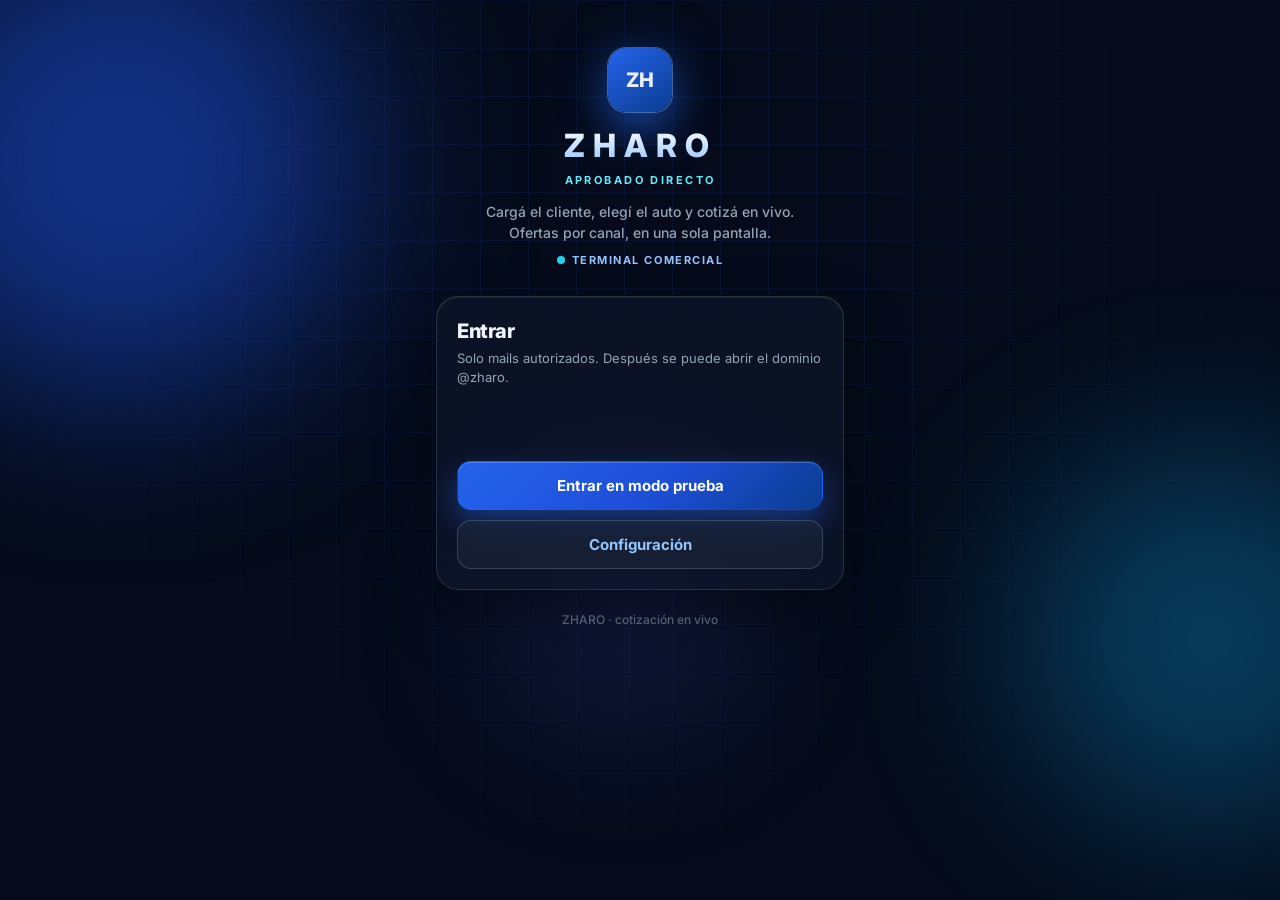
==== index.html @ 1b0288ed "Mis consultas: sin casos con DNI que no coincide; renombre Mis casos -> Mis consultas" ====
<!doctype html>
<html lang="es-AR">
<head>
  <meta charset="utf-8">
  <meta name="viewport" content="width=device-width,initial-scale=1,maximum-scale=1">
  <meta name="theme-color" content="#050b1a">
  <title>ZHARO · Aprobado directo</title>
  <link rel="stylesheet" href="css/app.css?v=login1">
  <link rel="stylesheet" href="css/login.css?v=login1">
  <script src="https://accounts.google.com/gsi/client" async defer></script>
</head>
<body class="login-body">
  <div class="login-bg" aria-hidden="true">
    <div class="login-grid"></div>
    <div class="login-orb login-orb-a"></div>
    <div class="login-orb login-orb-b"></div>
    <div class="login-orb login-orb-c"></div>
  </div>

  <div class="login-wrap">
    <div id="devBanner" class="login-dev hidden"></div>

    <header class="login-brand">
      <div class="login-mark">ZH</div>
      <h1 class="login-word">ZHARO</h1>
      <div class="login-kicker">Aprobado directo</div>
      <p class="login-sub">Cargá el cliente, elegí el auto y cotizá en vivo. Ofertas por canal, en una sola pantalla.</p>
      <div class="login-live"><span class="login-pulse"></span> Terminal comercial</div>
    </header>

    <div class="login-card" id="loginCard">
      <h2>Entrar</h2>
      <p class="hint">Solo mails autorizados. Después se puede abrir el dominio @zharo.</p>
      <div id="g_btn_wrap"></div>
      <div class="login-actions">
        <button class="login-btn login-btn-primary" type="button" id="btnDev">Entrar en modo prueba</button>
        <a class="login-btn login-btn-ghost" href="config.html">Configuración</a>
      </div>
    </div>

    <div class="login-card hidden" id="homeCard">
      <div class="login-userbar" id="userbar"></div>
      <h2>Hola</h2>
      <p class="hint">Elegí qué querés hacer.</p>
      <div class="login-nav">
        <a class="login-btn login-btn-primary" href="cargar.html"><span class="ico">📝</span> Cargar cliente</a>
        <a class="login-btn login-btn-soft" href="casos.html"><span class="ico">📋</span> Mis consultas</a>
        <a class="login-btn login-btn-ghost" href="config.html"><span class="ico">⚙️</span> Configuración</a>
      </div>
    </div>

    <p class="login-foot">ZHARO · cotización en vivo</p>
  </div>

  <script src="js/config.js?v=gis1"></script>
  <script src="js/auth.js?v=gis1"></script>
  <script src="js/ui.js?v=live1"></script>
  <script>
    async function boot() {
      await ZharoAuth.loadAllow();
      if (ZharoConfig.isDev()) {
        const b = document.getElementById("devBanner");
        b.textContent = "MODO PRUEBA — sin Google real. Solo para Leo.";
        b.classList.remove("hidden");
      }
      const u = ZharoAuth.currentUser();
      if (u && ZharoAuth.isAllowed(u.email)) {
        document.getElementById("loginCard").classList.add("hidden");
        document.getElementById("homeCard").classList.remove("hidden");
        zharoPaintChrome("home");
        const q = new URLSearchParams(location.search);
        const next = q.get("next");
        if (next && /^(cargar|casos|config)\.html$/.test(next)) location.href = next;
        return;
      }
      function tryBtn() {
        if (window.google && google.accounts) ZharoAuth.initGoogleButton("g_btn_wrap");
        else setTimeout(tryBtn, 200);
      }
      tryBtn();
      document.getElementById("btnDev").onclick = () => {
        ZharoConfig.set("devMode", "1");
        ZharoAuth.enterDev();
        document.getElementById("loginCard").classList.add("hidden");
        document.getElementById("homeCard").classList.remove("hidden");
        const b = document.getElementById("devBanner");
        b.textContent = "MODO PRUEBA — sin Google real. Solo para Leo.";
        b.classList.remove("hidden");
        zharoPaintChrome("home");
      };
    }
    document.addEventListener("DOMContentLoaded", boot);
  </script>
</body>
</html>
---- css/app.css ----
:root{
  --blue:#0b3d91;
  --blue-d:#082c68;
  --bg:#f4f6fa;
  --card:#fff;
  --text:#111;
  --muted:#667085;
  --ok:#067647;
  --warn:#b54708;
  --err:#b42318;
  --border:#e4e7ec;
  --radius:14px;
  --shadow:0 8px 24px rgba(11,61,145,.08);
}
*{box-sizing:border-box}
html,body{margin:0;padding:0;font-family:"Inter",system-ui,-apple-system,BlinkMacSystemFont,"Segoe UI",Roboto,Helvetica,Arial,sans-serif;background:var(--bg);color:var(--text);min-height:100%}
a{color:var(--blue);text-decoration:none}
.wrap{max-width:520px;margin:0 auto;padding:16px 16px 96px}
.top{display:flex;align-items:center;justify-content:space-between;gap:12px;margin-bottom:16px}
.brand{display:flex;flex-direction:column;gap:2px}
.brand h1{margin:0;font-size:22px;letter-spacing:2px}
.brand h1 b{color:var(--blue)}
.brand .tag{font-size:12px;color:var(--muted);font-weight:600}
.nav{display:flex;gap:8px;flex-wrap:wrap}
.nav a,.btn{display:inline-flex;align-items:center;justify-content:center;gap:6px;padding:10px 14px;border-radius:999px;border:1px solid var(--border);background:#fff;color:var(--text);font-size:14px;font-weight:600;cursor:pointer}
.nav a.active,.btn.primary{background:var(--blue);border-color:var(--blue);color:#fff}
.btn.ghost{background:transparent}
.btn.block{width:100%;padding:14px;border-radius:12px;font-size:16px}
.btn:disabled{opacity:.5;cursor:not-allowed}
.card{background:var(--card);border:1px solid var(--border);border-radius:var(--radius);padding:18px;box-shadow:var(--shadow);margin-bottom:14px}
.card h2{margin:0 0 8px;font-size:18px}
.muted{color:var(--muted);font-size:13px;line-height:1.45}
label{display:block;font-size:13px;font-weight:700;margin:12px 0 4px}
label i{font-weight:400;color:var(--muted);font-style:normal}
input,select,textarea{width:100%;padding:12px;font-size:16px;border:1px solid #c9cfd8;border-radius:10px;background:#f8fafc;color:inherit}
textarea{min-height:90px;resize:vertical;font-family:ui-monospace,SFMono-Regular,Menlo,monospace;font-size:13px}
input:focus,select:focus,textarea:focus{outline:2px solid rgba(11,61,145,.25);border-color:var(--blue)}
.err{border-color:#d33 !important}
.msg{color:#d33;font-size:12px;min-height:14px}
.flt{margin-bottom:6px;padding:8px 11px;font-size:15px}
.otro{display:none;margin-top:6px}
.combo{position:relative}
.combo-in{width:100%;padding-right:36px;background-image:url("data:image/svg+xml,%3Csvg xmlns='http://www.w3.org/2000/svg' width='12' height='8' viewBox='0 0 12 8'%3E%3Cpath fill='%23667085' d='M1 1l5 5 5-5'/%3E%3C/svg%3E");background-repeat:no-repeat;background-position:right 14px center}
.combo-in:disabled{opacity:.65;cursor:not-allowed}
.combo-list{position:absolute;left:0;right:0;top:calc(100% + 4px);z-index:40;max-height:220px;overflow:auto;margin:0;padding:6px 0;list-style:none;background:#fff;border:1px solid var(--border);border-radius:12px;box-shadow:var(--shadow)}
.combo-list li{padding:10px 14px;font-size:15px;cursor:pointer}
.combo-list li:hover,.combo-list li.active{background:#eef4ff;color:var(--blue)}
.combo-list li.combo-other{border-top:1px solid var(--border);color:var(--muted);font-weight:600}
.combo-list li.combo-empty{color:var(--muted);cursor:default;font-size:13px}
.combo-list li.combo-empty:hover{background:transparent;color:var(--muted)}
.chk{display:flex;align-items:center;gap:8px;margin-top:8px;font-size:15px}
.chk input{width:20px;height:20px}
.banner{background:#fff7ed;border:1px solid #fdba74;color:#9a3412;padding:12px 14px;border-radius:12px;font-size:13px;font-weight:700;margin-bottom:14px}
.banner.dev{background:#fef3c7;border-color:#f59e0b;color:#92400e}
.banner.ok{background:#ecfdf3;border-color:#abefc6;color:#067647}
.banner.err{background:#fef3f2;border-color:#fecdca;color:#b42318}
.hero{text-align:center;padding:28px 8px 8px}
.hero .logo{width:64px;height:64px;border-radius:18px;background:linear-gradient(145deg,var(--blue),#1d4ed8);color:#fff;display:inline-flex;align-items:center;justify-content:center;font-weight:800;letter-spacing:1px;margin-bottom:12px;box-shadow:var(--shadow)}
.actions{display:grid;gap:10px;margin-top:16px}
.case{display:flex;justify-content:space-between;gap:10px;padding:12px 0;border-bottom:1px solid var(--border)}
.case:last-child{border-bottom:0}
.case .t{font-weight:700;font-size:14px}
.case .s{font-size:12px;color:var(--muted);margin-top:2px}
.pill{font-size:11px;font-weight:800;padding:4px 8px;border-radius:999px;background:#eef2ff;color:var(--blue);white-space:nowrap;height:fit-content}
.pill.wait{background:#fff7ed;color:#b54708}
.pill.ok{background:#ecfdf3;color:#067647}
.pill.review{background:#fffbeb;color:#92400e;box-shadow:inset 0 0 0 1px #f59e0b}
.pill.err{background:#fff7ed;color:#9a3412;box-shadow:inset 0 0 0 1px #fdba74}
.pill.no{background:#fef3f2;color:#b42318}
.footer{position:fixed;left:0;right:0;bottom:0;background:rgba(255,255,255,.92);backdrop-filter:blur(8px);border-top:1px solid var(--border);padding:10px 16px}
.footer .inner{max-width:520px;margin:0 auto;display:flex;gap:8px}
.footer a{flex:1;text-align:center;padding:10px 6px;border-radius:12px;font-size:12px;font-weight:700;color:var(--muted)}
.footer a.active{background:#eef4ff;color:var(--blue)}
.hidden{display:none !important}
.userbar{display:flex;align-items:center;gap:8px;font-size:12px;color:var(--muted)}
.userbar img{width:28px;height:28px;border-radius:50%}
#g_btn_wrap{display:flex;justify-content:center;margin:18px 0}
pre.payload{white-space:pre-wrap;word-break:break-word;background:#0f172a;color:#e2e8f0;padding:12px;border-radius:10px;font-size:12px}
.toast{position:fixed;left:50%;bottom:88px;transform:translateX(-50%);background:#111;color:#fff;padding:10px 14px;border-radius:999px;font-size:13px;font-weight:600;z-index:50;opacity:0;pointer-events:none;transition:opacity .2s}
.toast.show{opacity:1}

/* —— Gestión de casos (panel ancho) —— */
.wrap-wide{max-width:960px}
.wrap-wide-footer{max-width:960px}
.kpi-grid{display:grid;grid-template-columns:repeat(2,minmax(0,1fr));gap:10px;margin-bottom:14px}
@media(min-width:720px){.kpi-grid{grid-template-columns:repeat(4,minmax(0,1fr))}}
.kpi{background:var(--card);border:1px solid var(--border);border-radius:var(--radius);padding:14px 16px;box-shadow:var(--shadow)}
.kpi-label{font-size:11px;font-weight:800;letter-spacing:.04em;text-transform:uppercase;color:var(--muted);margin-bottom:6px}
.kpi-val{font-size:28px;font-weight:800;color:var(--blue);line-height:1.1}
.kpi-sub{font-size:11px;color:var(--muted);margin-top:4px}
.kpi-list{display:flex;flex-direction:column;gap:4px}
.ag-row,.canal-row{display:flex;align-items:baseline;gap:8px;font-size:13px}
.ag-row span,.canal-row span{flex:1;min-width:0;overflow:hidden;text-overflow:ellipsis;white-space:nowrap}
.ag-row b,.canal-row b{color:var(--blue);font-size:14px}
.canal-row small{color:var(--muted);font-size:11px;min-width:36px;text-align:right}
.filters-card{padding-bottom:12px}
.filters{display:flex;flex-direction:column;gap:12px}
.flt-group{display:flex;flex-direction:column;gap:6px}
.flt-label{font-size:11px;font-weight:800;letter-spacing:.04em;text-transform:uppercase;color:var(--muted)}
.chips{display:flex;flex-wrap:wrap;gap:6px}
.chip{border:1px solid var(--border);background:#fff;color:var(--text);font-size:12px;font-weight:700;padding:7px 12px;border-radius:999px;cursor:pointer}
.chip.active{background:var(--blue);border-color:var(--blue);color:#fff}
.flt-row{display:grid;grid-template-columns:1fr;gap:10px}
@media(min-width:640px){.flt-row{grid-template-columns:repeat(3,minmax(0,1fr))}}
.flt-select{margin:0;font-size:11px;font-weight:800;letter-spacing:.04em;text-transform:uppercase;color:var(--muted)}
.flt-select select{margin-top:4px;font-size:14px;font-weight:600;text-transform:none;letter-spacing:0}
.sync-note{margin:10px 0 0}
.list-head{display:flex;align-items:baseline;justify-content:space-between;gap:10px;margin-bottom:4px}
.list-head h2{margin:0;font-size:16px}
.case-mgmt{align-items:flex-start;padding:12px 0;text-decoration:none;color:inherit;cursor:pointer;gap:8px}
.case-mgmt .case-main{flex:1;min-width:0}
.case-mgmt .t{font-size:13px;font-weight:650;letter-spacing:-0.01em;line-height:1.3}
.case-mgmt .s{font-size:11px;line-height:1.4;color:var(--muted);margin-top:3px;overflow-wrap:anywhere;word-break:break-word;white-space:normal}
.case-mgmt > .pill{font-size:10px;padding:3px 7px;flex-shrink:0}
.ch-pills{display:flex;flex-wrap:wrap;gap:4px;margin-top:7px}
.ch-pill{font-size:9px;padding:2px 6px;letter-spacing:0.01em}
.case-detail{display:none;margin-top:10px;padding:10px 12px;background:#f8fafc;border:1px solid var(--border);border-radius:10px}
.case-expandable.open .case-detail{display:block}
.detail-ch{font-size:12px;color:var(--muted);padding:3px 0}
.detail-ch b{color:var(--text)}
.banner.alert-ops{background:#fff7ed;border-color:#fdba74;color:#9a3412}
.banner.alert-ops .alert-title{font-size:12px;text-transform:uppercase;letter-spacing:.04em;margin-bottom:6px;opacity:.85}
.banner.alert-ops div+div{margin-top:4px;font-weight:600}
/* gest3 ops dashboard */
.wrap-wide,.wrap-wide-footer{max-width:1100px}
.ops-head{display:flex;align-items:baseline;gap:10px;margin:4px 0 10px;flex-wrap:wrap}
.ops-title{font-size:20px;font-weight:800;margin:0;color:#111827}
.ops-crumb{font-size:11px}
.ops-kpis{display:grid;grid-template-columns:repeat(2,minmax(0,1fr));gap:8px;margin-bottom:10px}
@media(min-width:720px){.ops-kpis{grid-template-columns:repeat(4,minmax(0,1fr))}}
@media(min-width:1000px){.ops-kpis{grid-template-columns:repeat(8,minmax(0,1fr))}}
.ops-tile{background:#fff;border:1px solid var(--border);border-radius:8px;padding:8px 10px;min-width:0}
.ops-tl{font-size:10.5px;font-weight:600;color:var(--muted);white-space:nowrap;overflow:hidden;text-overflow:ellipsis}
.ops-tv{font-size:20px;font-weight:700;color:#111827;line-height:1.2;font-variant-numeric:tabular-nums}
.ops-ts{font-size:10.5px;color:var(--muted);white-space:nowrap;overflow:hidden;text-overflow:ellipsis}
.ops-tile.t-blue{background:#0b3d91;border-color:#0b3d91}.ops-tile.t-blue *{color:#fff}
.ops-tile.t-green .ops-tv{color:#15803d}.ops-tile.t-amber .ops-tv{color:#b45309}.ops-tile.t-red .ops-tv{color:#b91c1c}
.ops-bars{padding:10px 12px;margin-bottom:10px}
.ops-bars-h{font-size:11px;font-weight:700;color:var(--muted);margin-bottom:6px;text-transform:uppercase;letter-spacing:.03em}
.ops-bar{display:grid;grid-template-columns:150px 1fr 32px;gap:8px;align-items:center;font-size:12px;margin:3px 0}
.ops-bar span{overflow:hidden;text-overflow:ellipsis;white-space:nowrap}
.ops-bar div{background:#eef2f9;border-radius:4px;height:10px}.ops-bar i{display:block;height:100%;background:#0b3d91;border-radius:4px}
.ops-bar b{text-align:right;font-variant-numeric:tabular-nums}
.ops-card{padding:10px 12px}
.ops-toolbar{display:flex;flex-wrap:wrap;gap:6px;align-items:center}
.ops-toolbar input,.ops-toolbar select{font:inherit;font-size:12px;height:32px;padding:0 8px;border:1px solid var(--border);border-radius:6px;background:#fff;width:auto;margin:0}
.ops-toolbar input{flex:1 1 220px;min-width:160px}
.ops-clear{font:inherit;font-size:12px;height:32px;padding:0 12px;border:1px solid var(--border);border-radius:6px;background:#fff;cursor:pointer}
.ops-meta{display:flex;justify-content:space-between;gap:8px;font-size:11px;margin:8px 0 6px;flex-wrap:wrap}
.ops-tablewrap{overflow-x:auto;display:none}
.ops-table{width:100%;border-collapse:collapse;font-size:12px}
.ops-table th{font-size:10.5px;text-transform:uppercase;letter-spacing:.03em;color:var(--muted);font-weight:700;text-align:left;padding:7px 8px;border-bottom:1px solid var(--border);white-space:nowrap;background:#f8fafc}
.ops-table td{padding:7px 8px;border-bottom:1px solid #eef0f4;white-space:nowrap;vertical-align:middle}
.ops-row{cursor:pointer}.ops-row:hover td{background:#f5f8ff}
.ops-row.is-link td:first-child{box-shadow:inset 3px 0 0 #0b3d91}
.c-veh{max-width:200px;overflow:hidden;text-overflow:ellipsis}
.c-num{text-align:right;font-variant-numeric:tabular-nums;font-weight:600}
.c-ch{text-align:center}.c-muted{color:var(--muted);font-size:11.5px}
.ops-ag{display:inline-block;max-width:160px;overflow:hidden;text-overflow:ellipsis;vertical-align:middle;font-size:11px;font-weight:600;background:#eef2f9;color:#0b3d91;padding:2px 7px;border-radius:4px}
.ops-table .ch-pill,.ops-mcard .ch-pill{font-size:10px;padding:2px 6px;min-width:0;text-align:center;font-weight:800}
.ops-st{display:inline-block;font-size:10.5px;font-weight:700;padding:2px 8px;border-radius:4px}
.ops-st.ok{background:#dcfce7;color:#15803d}.ops-st.no{background:#fee2e2;color:#b91c1c}.ops-st.wait{background:#fef3c7;color:#b45309}
.ops-st.review{background:#fffbeb;color:#92400e;box-shadow:inset 0 0 0 1px #f59e0b}
.ops-st.err{background:#fff7ed;color:#9a3412}
.ops-detail td{background:#f8fafc;white-space:normal;font-size:12px}
.ops-empty{font-size:12px;padding:12px 0}
.ops-cards{display:flex;flex-direction:column;gap:6px}
.ops-mcard{border:1px solid var(--border);border-radius:8px;padding:8px 10px;font-size:12px;cursor:pointer}
.ops-mcard .m1{display:flex;justify-content:space-between;gap:8px;align-items:center}
.ops-mcard .m2{color:var(--muted);font-size:11.5px;margin:2px 0;overflow-wrap:anywhere}
.ops-mcard .m3{display:flex;flex-wrap:wrap;gap:6px;align-items:center;font-size:11px}
.m-detail{margin-top:6px;font-size:11.5px}
@media(min-width:720px){.ops-tablewrap{display:block}.ops-cards{display:none}}

.ops-btn{font:inherit;font-size:12px;height:32px;padding:0 14px;border:1px solid var(--blue);border-radius:6px;background:var(--blue);color:#fff;font-weight:700;cursor:pointer}
.ops-btn:hover{background:var(--blue-d)}
---- css/login.css ----
/* ZHARO login / home — same terminal language as simulando */
@import url("https://fonts.googleapis.com/css2?family=Inter:wght@500;600;700;800&family=JetBrains+Mono:wght@600;700&display=swap");

.login-body{
  margin:0;
  min-height:100vh;
  background:#050b1a;
  color:#e8eefc;
  font-family:Inter,-apple-system,BlinkMacSystemFont,"Segoe UI",Roboto,sans-serif;
  overflow-x:hidden;
}
.login-body a{color:#93c5fd;text-decoration:none}
.login-body .hidden{display:none !important}

.login-bg{position:fixed;inset:0;z-index:0;pointer-events:none;overflow:hidden}
.login-grid{
  position:absolute;inset:0;
  background-image:
    linear-gradient(rgba(56,120,255,.07) 1px, transparent 1px),
    linear-gradient(90deg, rgba(56,120,255,.07) 1px, transparent 1px);
  background-size:48px 48px;
  mask-image:radial-gradient(ellipse at 50% 30%, #000 25%, transparent 72%);
}
.login-orb{position:absolute;border-radius:50%;filter:blur(90px);opacity:.55}
.login-orb-a{width:480px;height:480px;left:-120px;top:-80px;background:#1d4ed8}
.login-orb-b{width:380px;height:380px;right:-120px;bottom:8%;background:#0ea5e9;opacity:.32}
.login-orb-c{width:220px;height:220px;left:40%;top:55%;background:#6366f1;opacity:.22}

.login-wrap{position:relative;z-index:1;max-width:440px;margin:0 auto;padding:28px 16px 48px}

.login-brand{
  text-align:center;margin-bottom:28px;
  opacity:0;transform:translateY(12px);
  animation:loginIn .6s cubic-bezier(.22,1,.36,1) .05s forwards;
}
.login-mark{
  width:64px;height:64px;border-radius:18px;margin:0 auto 14px;
  background:linear-gradient(145deg,#2563eb,#0b3d91);
  display:grid;place-items:center;font-weight:800;letter-spacing:.5px;font-size:20px;
  box-shadow:0 0 0 1px rgba(147,197,253,.4), 0 18px 40px rgba(37,99,235,.55), 0 0 60px rgba(37,99,235,.25);
}
.login-word{
  margin:0;font-size:28px;font-weight:800;letter-spacing:6px;
  background:linear-gradient(180deg,#fff,#93c5fd);
  -webkit-background-clip:text;background-clip:text;color:transparent;
}
.login-kicker{
  margin-top:8px;font-size:11px;font-weight:700;letter-spacing:.22em;
  color:#67e8f9;text-transform:uppercase;
}
.login-sub{
  margin:14px auto 0;max-width:320px;font-size:14px;line-height:1.5;color:#94a3b8;font-weight:500;
}

.login-card{
  padding:22px 20px 20px;margin-bottom:14px;
  background:rgba(15,23,42,.68);
  border:1px solid rgba(148,163,184,.2);
  border-radius:22px;
  backdrop-filter:blur(18px);
  box-shadow:0 24px 60px rgba(0,0,0,.4), inset 0 1px 0 rgba(255,255,255,.07);
  opacity:0;transform:translateY(16px);
  animation:loginIn .65s cubic-bezier(.22,1,.36,1) .15s forwards;
}
.login-card h2{
  margin:0 0 6px;font-size:20px;font-weight:800;letter-spacing:-.02em;color:#f1f5f9;
}
.login-card .hint{margin:0 0 16px;font-size:13px;line-height:1.45;color:#94a3b8}

#g_btn_wrap{display:flex;justify-content:center;margin:8px 0 14px;min-height:44px}

.login-actions{display:grid;gap:10px;margin-top:4px}
.login-btn{
  display:inline-flex;align-items:center;justify-content:center;gap:8px;
  width:100%;padding:14px 16px;border-radius:14px;font-size:15px;font-weight:700;
  cursor:pointer;border:1px solid transparent;font-family:inherit;
  transition:transform .15s ease, box-shadow .15s ease, border-color .15s ease, background .15s ease;
}
.login-btn:active{transform:scale(.98)}
.login-btn-primary{
  color:#fff;
  background:linear-gradient(135deg,#2563eb,#1d4ed8 55%,#0b3d91);
  box-shadow:0 12px 28px rgba(37,99,235,.45), inset 0 1px 0 rgba(255,255,255,.2);
}
.login-btn-primary:hover{box-shadow:0 16px 36px rgba(37,99,235,.55)}
.login-btn-ghost{
  color:#e2e8f0;background:rgba(30,41,59,.55);
  border-color:rgba(148,163,184,.28);
}
.login-btn-ghost:hover{border-color:rgba(148,163,184,.5);background:rgba(30,41,59,.75)}
.login-btn-soft{
  color:#93c5fd;background:rgba(15,23,42,.4);
  border-color:rgba(59,130,246,.35);
}
a.login-btn{text-decoration:none}

.login-userbar{
  display:flex;align-items:center;justify-content:space-between;gap:10px;
  margin-bottom:14px;padding:10px 12px;border-radius:14px;
  background:rgba(30,41,59,.65);border:1px solid rgba(100,116,139,.3);
  font-size:13px;color:#cbd5e1;font-weight:600;
}
.login-userbar .who{display:flex;flex-direction:column;gap:2px}
.login-userbar .who small{font-weight:500;color:#64748b;font-size:11px}
.login-userbar button{
  border:0;background:rgba(15,23,42,.6);color:#94a3b8;font-weight:700;
  padding:7px 12px;border-radius:999px;cursor:pointer;font-size:12px;
  border:1px solid rgba(148,163,184,.25);
}
.login-userbar button:hover{color:#e2e8f0}

.login-nav{display:grid;gap:10px;margin-top:12px}
.login-nav a.login-btn{justify-content:flex-start;padding-left:18px}
.login-nav .ico{
  width:28px;height:28px;border-radius:9px;display:grid;place-items:center;
  font-size:14px;background:rgba(37,99,235,.25);border:1px solid rgba(147,197,253,.25);
}

.login-dev{
  margin-bottom:14px;padding:12px 14px;border-radius:14px;
  background:rgba(120,53,15,.45);border:1px solid rgba(251,191,36,.35);
  color:#fde68a;font-size:13px;font-weight:600;line-height:1.4;
  box-shadow:0 0 24px rgba(245,158,11,.12);
}

.login-foot{
  text-align:center;margin-top:22px;font-size:12px;color:#64748b;font-weight:500;
  opacity:0;animation:loginIn .5s ease .35s forwards;
}
.login-live{
  display:inline-flex;align-items:center;gap:7px;margin-top:10px;
  font-size:11px;font-weight:700;letter-spacing:.14em;color:#93c5fd;text-transform:uppercase;
}
.login-pulse{
  width:8px;height:8px;border-radius:50%;background:#22d3ee;
  box-shadow:0 0 0 0 rgba(34,211,238,.7);
  animation:loginDot 1.6s ease-out infinite;
}
@keyframes loginDot{
  0%{box-shadow:0 0 0 0 rgba(34,211,238,.65)}
  70%{box-shadow:0 0 0 10px rgba(34,211,238,0)}
  100%{box-shadow:0 0 0 0 rgba(34,211,238,0)}
}
@keyframes loginIn{to{opacity:1;transform:none}}

@media (min-width:480px){
  .login-wrap{padding-top:48px}
  .login-word{font-size:32px;letter-spacing:8px}
}

.login-userbar .who{display:flex;align-items:center;gap:10px;min-width:0}
.login-userbar .who img{width:32px;height:32px;border-radius:50%;border:1px solid rgba(148,163,184,.35)}
.login-userbar .who > div{display:flex;flex-direction:column;gap:2px;min-width:0}
.login-userbar .who span{white-space:nowrap;overflow:hidden;text-overflow:ellipsis;max-width:200px}
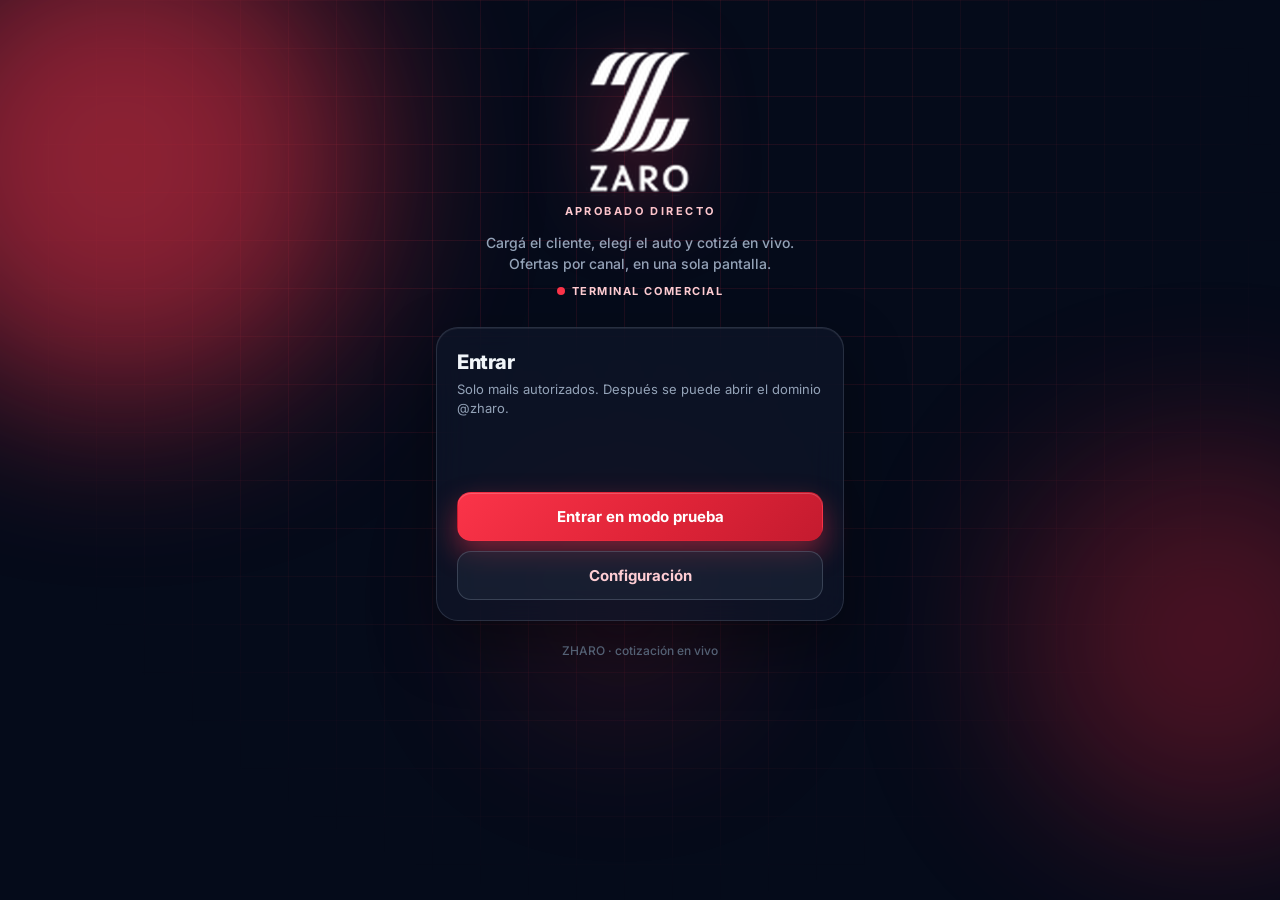
==== commit 59c0f1c4: "Web: marca ZARO en rojo #FB3449, logo en el encabezado y favicon La plataforma usa las mismas tonali" ====
--- a/index.html
+++ b/index.html
@@ -3,10 +3,14 @@
 <head>
   <meta charset="utf-8">
   <meta name="viewport" content="width=device-width,initial-scale=1,maximum-scale=1">
-  <meta name="theme-color" content="#050b1a">
+  <meta name="theme-color" content="#FB3449">
+  <link rel="icon" type="image/png" sizes="32x32" href="assets/favicon-32.png">
+  <link rel="icon" type="image/png" sizes="16x16" href="assets/favicon-16.png">
+  <link rel="apple-touch-icon" href="assets/apple-touch-icon.png">
+  <link rel="shortcut icon" href="assets/favicon.ico">
   <title>ZHARO · Aprobado directo</title>
-  <link rel="stylesheet" href="css/app.css?v=login1">
-  <link rel="stylesheet" href="css/login.css?v=login1">
+  <link rel="stylesheet" href="css/app.css?v=brand1">
+  <link rel="stylesheet" href="css/login.css?v=brand1">
   <script src="https://accounts.google.com/gsi/client" async defer></script>
 </head>
 <body class="login-body">
@@ -21,8 +25,7 @@
     <div id="devBanner" class="login-dev hidden"></div>
 
     <header class="login-brand">
-      <div class="login-mark">ZH</div>
-      <h1 class="login-word">ZHARO</h1>
+      <img class="login-logo" src="assets/zaro_logo_blanco.png" alt="ZARO">
       <div class="login-kicker">Aprobado directo</div>
       <p class="login-sub">Cargá el cliente, elegí el auto y cotizá en vivo. Ofertas por canal, en una sola pantalla.</p>
       <div class="login-live"><span class="login-pulse"></span> Terminal comercial</div>
--- a/css/app.css
+++ b/css/app.css
@@ -1,6 +1,6 @@
 :root{
-  --blue:#0b3d91;
-  --blue-d:#082c68;
+  --blue:#FB3449;
+  --blue-d:#D42A3C;
   --bg:#f4f6fa;
   --card:#fff;
   --text:#111;
@@ -10,20 +10,27 @@
   --err:#b42318;
   --border:#e4e7ec;
   --radius:14px;
-  --shadow:0 8px 24px rgba(11,61,145,.08);
+  --shadow:0 8px 24px rgba(251,52,73,.08);
 }
 *{box-sizing:border-box}
 html,body{margin:0;padding:0;font-family:"Inter",system-ui,-apple-system,BlinkMacSystemFont,"Segoe UI",Roboto,Helvetica,Arial,sans-serif;background:var(--bg);color:var(--text);min-height:100%}
 a{color:var(--blue);text-decoration:none}
 .wrap{max-width:520px;margin:0 auto;padding:16px 16px 96px}
+.app-bar{background:var(--blue);color:#fff}
+.app-bar-inner{max-width:520px;margin:0 auto;padding:10px 16px;display:flex;align-items:center;justify-content:space-between;gap:12px}
+.app-bar-inner.wrap-wide{max-width:1100px}
+.brand{display:flex;align-items:center;gap:10px;min-width:0}
+.brand-link{display:flex;align-items:center;flex-shrink:0}
+.brand-logo{height:48px;width:auto;display:block}
+.brand .tag{font-size:12px;color:rgba(255,255,255,.92);font-weight:600;line-height:1.2}
+.app-bar .userbar{color:#fff}
+.app-bar .userbar .btn,.app-bar .userbar button{color:#fff;border-color:rgba(255,255,255,.45);background:transparent}
+.app-bar .userbar .btn:hover,.app-bar .userbar button:hover{background:rgba(255,255,255,.14);color:#fff}
 .top{display:flex;align-items:center;justify-content:space-between;gap:12px;margin-bottom:16px}
-.brand{display:flex;flex-direction:column;gap:2px}
-.brand h1{margin:0;font-size:22px;letter-spacing:2px}
-.brand h1 b{color:var(--blue)}
-.brand .tag{font-size:12px;color:var(--muted);font-weight:600}
 .nav{display:flex;gap:8px;flex-wrap:wrap}
 .nav a,.btn{display:inline-flex;align-items:center;justify-content:center;gap:6px;padding:10px 14px;border-radius:999px;border:1px solid var(--border);background:#fff;color:var(--text);font-size:14px;font-weight:600;cursor:pointer}
 .nav a.active,.btn.primary{background:var(--blue);border-color:var(--blue);color:#fff}
+.btn.primary:hover{background:var(--blue-d);border-color:var(--blue-d)}
 .btn.ghost{background:transparent}
 .btn.block{width:100%;padding:14px;border-radius:12px;font-size:16px}
 .btn:disabled{opacity:.5;cursor:not-allowed}
@@ -34,7 +41,7 @@
 label i{font-weight:400;color:var(--muted);font-style:normal}
 input,select,textarea{width:100%;padding:12px;font-size:16px;border:1px solid #c9cfd8;border-radius:10px;background:#f8fafc;color:inherit}
 textarea{min-height:90px;resize:vertical;font-family:ui-monospace,SFMono-Regular,Menlo,monospace;font-size:13px}
-input:focus,select:focus,textarea:focus{outline:2px solid rgba(11,61,145,.25);border-color:var(--blue)}
+input:focus,select:focus,textarea:focus{outline:2px solid rgba(251,52,73,.25);border-color:var(--blue)}
 .err{border-color:#d33 !important}
 .msg{color:#d33;font-size:12px;min-height:14px}
 .flt{margin-bottom:6px;padding:8px 11px;font-size:15px}
@@ -44,33 +51,33 @@
 .combo-in:disabled{opacity:.65;cursor:not-allowed}
 .combo-list{position:absolute;left:0;right:0;top:calc(100% + 4px);z-index:40;max-height:220px;overflow:auto;margin:0;padding:6px 0;list-style:none;background:#fff;border:1px solid var(--border);border-radius:12px;box-shadow:var(--shadow)}
 .combo-list li{padding:10px 14px;font-size:15px;cursor:pointer}
-.combo-list li:hover,.combo-list li.active{background:#eef4ff;color:var(--blue)}
+.combo-list li:hover,.combo-list li.active{background:#fff1f3;color:var(--blue)}
 .combo-list li.combo-other{border-top:1px solid var(--border);color:var(--muted);font-weight:600}
 .combo-list li.combo-empty{color:var(--muted);cursor:default;font-size:13px}
 .combo-list li.combo-empty:hover{background:transparent;color:var(--muted)}
 .chk{display:flex;align-items:center;gap:8px;margin-top:8px;font-size:15px}
-.chk input{width:20px;height:20px}
+.chk input{width:20px;height:20px;accent-color:var(--blue)}
 .banner{background:#fff7ed;border:1px solid #fdba74;color:#9a3412;padding:12px 14px;border-radius:12px;font-size:13px;font-weight:700;margin-bottom:14px}
 .banner.dev{background:#fef3c7;border-color:#f59e0b;color:#92400e}
 .banner.ok{background:#ecfdf3;border-color:#abefc6;color:#067647}
 .banner.err{background:#fef3f2;border-color:#fecdca;color:#b42318}
 .hero{text-align:center;padding:28px 8px 8px}
-.hero .logo{width:64px;height:64px;border-radius:18px;background:linear-gradient(145deg,var(--blue),#1d4ed8);color:#fff;display:inline-flex;align-items:center;justify-content:center;font-weight:800;letter-spacing:1px;margin-bottom:12px;box-shadow:var(--shadow)}
+.hero .logo{width:64px;height:64px;border-radius:18px;background:var(--blue);color:#fff;display:inline-flex;align-items:center;justify-content:center;font-weight:800;letter-spacing:1px;margin-bottom:12px;box-shadow:var(--shadow)}
 .actions{display:grid;gap:10px;margin-top:16px}
 .case{display:flex;justify-content:space-between;gap:10px;padding:12px 0;border-bottom:1px solid var(--border)}
 .case:last-child{border-bottom:0}
 .case .t{font-weight:700;font-size:14px}
 .case .s{font-size:12px;color:var(--muted);margin-top:2px}
-.pill{font-size:11px;font-weight:800;padding:4px 8px;border-radius:999px;background:#eef2ff;color:var(--blue);white-space:nowrap;height:fit-content}
+.pill{font-size:11px;font-weight:800;padding:4px 8px;border-radius:999px;background:#fff1f3;color:var(--blue);white-space:nowrap;height:fit-content}
 .pill.wait{background:#fff7ed;color:#b54708}
 .pill.ok{background:#ecfdf3;color:#067647}
 .pill.review{background:#fffbeb;color:#92400e;box-shadow:inset 0 0 0 1px #f59e0b}
 .pill.err{background:#fff7ed;color:#9a3412;box-shadow:inset 0 0 0 1px #fdba74}
-.pill.no{background:#fef3f2;color:#b42318}
+.pill.no{background:#fde8ec;color:#9b1c2e}
 .footer{position:fixed;left:0;right:0;bottom:0;background:rgba(255,255,255,.92);backdrop-filter:blur(8px);border-top:1px solid var(--border);padding:10px 16px}
 .footer .inner{max-width:520px;margin:0 auto;display:flex;gap:8px}
 .footer a{flex:1;text-align:center;padding:10px 6px;border-radius:12px;font-size:12px;font-weight:700;color:var(--muted)}
-.footer a.active{background:#eef4ff;color:var(--blue)}
+.footer a.active{background:#fff1f3;color:var(--blue)}
 .hidden{display:none !important}
 .userbar{display:flex;align-items:center;gap:8px;font-size:12px;color:var(--muted)}
 .userbar img{width:28px;height:28px;border-radius:50%}
@@ -133,13 +140,13 @@
 .ops-tl{font-size:10.5px;font-weight:600;color:var(--muted);white-space:nowrap;overflow:hidden;text-overflow:ellipsis}
 .ops-tv{font-size:20px;font-weight:700;color:#111827;line-height:1.2;font-variant-numeric:tabular-nums}
 .ops-ts{font-size:10.5px;color:var(--muted);white-space:nowrap;overflow:hidden;text-overflow:ellipsis}
-.ops-tile.t-blue{background:#0b3d91;border-color:#0b3d91}.ops-tile.t-blue *{color:#fff}
+.ops-tile.t-blue{background:var(--blue);border-color:var(--blue)}.ops-tile.t-blue *{color:#fff}
 .ops-tile.t-green .ops-tv{color:#15803d}.ops-tile.t-amber .ops-tv{color:#b45309}.ops-tile.t-red .ops-tv{color:#b91c1c}
 .ops-bars{padding:10px 12px;margin-bottom:10px}
 .ops-bars-h{font-size:11px;font-weight:700;color:var(--muted);margin-bottom:6px;text-transform:uppercase;letter-spacing:.03em}
 .ops-bar{display:grid;grid-template-columns:150px 1fr 32px;gap:8px;align-items:center;font-size:12px;margin:3px 0}
 .ops-bar span{overflow:hidden;text-overflow:ellipsis;white-space:nowrap}
-.ops-bar div{background:#eef2f9;border-radius:4px;height:10px}.ops-bar i{display:block;height:100%;background:#0b3d91;border-radius:4px}
+.ops-bar div{background:#fde8ec;border-radius:4px;height:10px}.ops-bar i{display:block;height:100%;background:var(--blue);border-radius:4px}
 .ops-bar b{text-align:right;font-variant-numeric:tabular-nums}
 .ops-card{padding:10px 12px}
 .ops-toolbar{display:flex;flex-wrap:wrap;gap:6px;align-items:center}
@@ -151,15 +158,15 @@
 .ops-table{width:100%;border-collapse:collapse;font-size:12px}
 .ops-table th{font-size:10.5px;text-transform:uppercase;letter-spacing:.03em;color:var(--muted);font-weight:700;text-align:left;padding:7px 8px;border-bottom:1px solid var(--border);white-space:nowrap;background:#f8fafc}
 .ops-table td{padding:7px 8px;border-bottom:1px solid #eef0f4;white-space:nowrap;vertical-align:middle}
-.ops-row{cursor:pointer}.ops-row:hover td{background:#f5f8ff}
-.ops-row.is-link td:first-child{box-shadow:inset 3px 0 0 #0b3d91}
+.ops-row{cursor:pointer}.ops-row:hover td{background:#fff5f6}
+.ops-row.is-link td:first-child{box-shadow:inset 3px 0 0 var(--blue)}
 .c-veh{max-width:200px;overflow:hidden;text-overflow:ellipsis}
 .c-num{text-align:right;font-variant-numeric:tabular-nums;font-weight:600}
 .c-ch{text-align:center}.c-muted{color:var(--muted);font-size:11.5px}
-.ops-ag{display:inline-block;max-width:160px;overflow:hidden;text-overflow:ellipsis;vertical-align:middle;font-size:11px;font-weight:600;background:#eef2f9;color:#0b3d91;padding:2px 7px;border-radius:4px}
+.ops-ag{display:inline-block;max-width:160px;overflow:hidden;text-overflow:ellipsis;vertical-align:middle;font-size:11px;font-weight:600;background:#fff1f3;color:var(--blue);padding:2px 7px;border-radius:4px}
 .ops-table .ch-pill,.ops-mcard .ch-pill{font-size:10px;padding:2px 6px;min-width:0;text-align:center;font-weight:800}
 .ops-st{display:inline-block;font-size:10.5px;font-weight:700;padding:2px 8px;border-radius:4px}
-.ops-st.ok{background:#dcfce7;color:#15803d}.ops-st.no{background:#fee2e2;color:#b91c1c}.ops-st.wait{background:#fef3c7;color:#b45309}
+.ops-st.ok{background:#dcfce7;color:#15803d}.ops-st.no{background:#fde8ec;color:#9b1c2e}.ops-st.wait{background:#fef3c7;color:#b45309}
 .ops-st.review{background:#fffbeb;color:#92400e;box-shadow:inset 0 0 0 1px #f59e0b}
 .ops-st.err{background:#fff7ed;color:#9a3412}
 .ops-detail td{background:#f8fafc;white-space:normal;font-size:12px}
@@ -174,3 +181,46 @@
 
 .ops-btn{font:inherit;font-size:12px;height:32px;padding:0 14px;border:1px solid var(--blue);border-radius:6px;background:var(--blue);color:#fff;font-weight:700;cursor:pointer}
 .ops-btn:hover{background:var(--blue-d)}
+
+/* Mis consultas: listado mínimo + filtros plegables + ficha */
+.ops-filt-toggle{display:none}
+.q-list{display:flex;flex-direction:column;gap:8px;margin-top:4px}
+.q-card{border:1px solid var(--border);border-radius:10px;padding:12px 14px;background:#fff;cursor:pointer}
+.q-card:hover{border-color:#f5b4bb;background:#fff8f9}
+.q-top{display:flex;align-items:center;justify-content:space-between;gap:10px}
+.q-ag{font-size:11px;font-weight:700;color:var(--blue);background:#fff1f3;padding:2px 8px;border-radius:4px;max-width:70%;overflow:hidden;text-overflow:ellipsis;white-space:nowrap}
+.q-cli{font-size:15px;font-weight:800;margin:8px 0 6px;line-height:1.3;overflow:hidden;text-overflow:ellipsis;white-space:nowrap}
+.q-bot{display:flex;align-items:center;justify-content:space-between;gap:10px}
+.q-date{font-size:11px;color:var(--muted)}
+.q-more{font-size:12px;font-weight:700;color:var(--blue);white-space:nowrap}
+.q-more:hover{text-decoration:underline}
+.ops-st.void,.pill.void{background:#f2f4f7;color:#667085;box-shadow:none}
+
+@media(max-width:719px){
+  .ops-filt-toggle{display:flex;align-items:center;justify-content:space-between;width:100%;height:36px;margin:0 0 8px;padding:0 12px;border:1px solid var(--border);border-radius:8px;background:#fff;font:inherit;font-size:13px;font-weight:700;color:var(--blue);cursor:pointer}
+  .ops-filt-toggle::after{content:"▾";font-size:11px;color:var(--muted)}
+  .ops-filters.open .ops-filt-toggle::after{content:"▴"}
+  #fltPanel{display:none}
+  .ops-filters.open #fltPanel{display:block}
+}
+
+/* Ficha de una consulta */
+.ficha-back{display:inline-flex;align-items:center;gap:6px;font-size:13px;font-weight:700;color:var(--blue);margin:0 0 10px;background:none;border:0;padding:0;cursor:pointer;font-family:inherit}
+.ficha-back:hover{text-decoration:underline}
+.ficha{padding:16px}
+.ficha-head{display:flex;align-items:flex-start;justify-content:space-between;gap:10px;margin-bottom:4px}
+.ficha-cli{font-size:20px;font-weight:800;margin:0 0 4px;line-height:1.25;word-break:break-word}
+.ficha-ag{font-size:13px;font-weight:700;color:var(--blue);margin:0 0 12px}
+.ficha-dl{display:grid;grid-template-columns:1fr;gap:10px;margin:0 0 16px}
+@media(min-width:520px){.ficha-dl{grid-template-columns:1fr 1fr}}
+.ficha-item{min-width:0}
+.ficha-item .k{font-size:10.5px;font-weight:700;letter-spacing:.04em;text-transform:uppercase;color:var(--muted);margin-bottom:2px}
+.ficha-item .v{font-size:14px;font-weight:600;line-height:1.35;overflow-wrap:anywhere}
+.ficha-chs{display:flex;flex-direction:column;gap:8px}
+.ficha-ch{border:1px solid var(--border);border-radius:10px;padding:10px 12px;background:#f8fafc}
+.ficha-ch-top{display:flex;align-items:center;justify-content:space-between;gap:8px;margin-bottom:4px}
+.ficha-ch-top b{font-size:14px}
+.ficha-ch-meta{font-size:12px;color:var(--muted);display:flex;flex-wrap:wrap;gap:8px 14px}
+.ficha-ch-meta a{font-weight:700}
+.ficha-foot{margin-top:14px;font-size:12px;color:var(--muted)}
+.ficha-live{display:inline-block;margin-top:12px;font-size:13px;font-weight:700}
--- a/css/login.css
+++ b/css/login.css
@@ -9,22 +9,22 @@
   font-family:Inter,-apple-system,BlinkMacSystemFont,"Segoe UI",Roboto,sans-serif;
   overflow-x:hidden;
 }
-.login-body a{color:#93c5fd;text-decoration:none}
+.login-body a{color:#fecdd3;text-decoration:none}
 .login-body .hidden{display:none !important}
 
 .login-bg{position:fixed;inset:0;z-index:0;pointer-events:none;overflow:hidden}
 .login-grid{
   position:absolute;inset:0;
   background-image:
-    linear-gradient(rgba(56,120,255,.07) 1px, transparent 1px),
-    linear-gradient(90deg, rgba(56,120,255,.07) 1px, transparent 1px);
+    linear-gradient(rgba(251,52,73,.10) 1px, transparent 1px),
+    linear-gradient(90deg, rgba(251,52,73,.10) 1px, transparent 1px);
   background-size:48px 48px;
   mask-image:radial-gradient(ellipse at 50% 30%, #000 25%, transparent 72%);
 }
 .login-orb{position:absolute;border-radius:50%;filter:blur(90px);opacity:.55}
-.login-orb-a{width:480px;height:480px;left:-120px;top:-80px;background:#1d4ed8}
-.login-orb-b{width:380px;height:380px;right:-120px;bottom:8%;background:#0ea5e9;opacity:.32}
-.login-orb-c{width:220px;height:220px;left:40%;top:55%;background:#6366f1;opacity:.22}
+.login-orb-a{width:480px;height:480px;left:-120px;top:-80px;background:#FB3449}
+.login-orb-b{width:380px;height:380px;right:-120px;bottom:8%;background:#E02438;opacity:.32}
+.login-orb-c{width:220px;height:220px;left:40%;top:55%;background:#FB3449;opacity:.18}
 
 .login-wrap{position:relative;z-index:1;max-width:440px;margin:0 auto;padding:28px 16px 48px}
 
@@ -33,20 +33,15 @@
   opacity:0;transform:translateY(12px);
   animation:loginIn .6s cubic-bezier(.22,1,.36,1) .05s forwards;
 }
-.login-mark{
-  width:64px;height:64px;border-radius:18px;margin:0 auto 14px;
-  background:linear-gradient(145deg,#2563eb,#0b3d91);
-  display:grid;place-items:center;font-weight:800;letter-spacing:.5px;font-size:20px;
-  box-shadow:0 0 0 1px rgba(147,197,253,.4), 0 18px 40px rgba(37,99,235,.55), 0 0 60px rgba(37,99,235,.25);
+.login-logo{
+  height:132px;width:auto;margin:0 auto 8px;display:block;
+  filter:drop-shadow(0 18px 40px rgba(251,52,73,.45));
 }
-.login-word{
-  margin:0;font-size:28px;font-weight:800;letter-spacing:6px;
-  background:linear-gradient(180deg,#fff,#93c5fd);
-  -webkit-background-clip:text;background-clip:text;color:transparent;
-}
+.login-mark{display:none}
+.login-word{display:none}
 .login-kicker{
   margin-top:8px;font-size:11px;font-weight:700;letter-spacing:.22em;
-  color:#67e8f9;text-transform:uppercase;
+  color:#fecdd3;text-transform:uppercase;
 }
 .login-sub{
   margin:14px auto 0;max-width:320px;font-size:14px;line-height:1.5;color:#94a3b8;font-weight:500;
@@ -79,18 +74,18 @@
 .login-btn:active{transform:scale(.98)}
 .login-btn-primary{
   color:#fff;
-  background:linear-gradient(135deg,#2563eb,#1d4ed8 55%,#0b3d91);
-  box-shadow:0 12px 28px rgba(37,99,235,.45), inset 0 1px 0 rgba(255,255,255,.2);
+  background:linear-gradient(135deg,#FB3449,#E02438 55%,#C41B2F);
+  box-shadow:0 12px 28px rgba(251,52,73,.45), inset 0 1px 0 rgba(255,255,255,.2);
 }
-.login-btn-primary:hover{box-shadow:0 16px 36px rgba(37,99,235,.55)}
+.login-btn-primary:hover{box-shadow:0 16px 36px rgba(251,52,73,.55);background:linear-gradient(135deg,#E02438,#C41B2F)}
 .login-btn-ghost{
   color:#e2e8f0;background:rgba(30,41,59,.55);
   border-color:rgba(148,163,184,.28);
 }
 .login-btn-ghost:hover{border-color:rgba(148,163,184,.5);background:rgba(30,41,59,.75)}
 .login-btn-soft{
-  color:#93c5fd;background:rgba(15,23,42,.4);
-  border-color:rgba(59,130,246,.35);
+  color:#fecdd3;background:rgba(15,23,42,.4);
+  border-color:rgba(251,52,73,.4);
 }
 a.login-btn{text-decoration:none}
 
@@ -113,7 +108,7 @@
 .login-nav a.login-btn{justify-content:flex-start;padding-left:18px}
 .login-nav .ico{
   width:28px;height:28px;border-radius:9px;display:grid;place-items:center;
-  font-size:14px;background:rgba(37,99,235,.25);border:1px solid rgba(147,197,253,.25);
+  font-size:14px;background:rgba(251,52,73,.25);border:1px solid rgba(254,205,211,.3);
 }
 
 .login-dev{
@@ -129,23 +124,23 @@
 }
 .login-live{
   display:inline-flex;align-items:center;gap:7px;margin-top:10px;
-  font-size:11px;font-weight:700;letter-spacing:.14em;color:#93c5fd;text-transform:uppercase;
+  font-size:11px;font-weight:700;letter-spacing:.14em;color:#fecdd3;text-transform:uppercase;
 }
 .login-pulse{
-  width:8px;height:8px;border-radius:50%;background:#22d3ee;
-  box-shadow:0 0 0 0 rgba(34,211,238,.7);
+  width:8px;height:8px;border-radius:50%;background:#FB3449;
+  box-shadow:0 0 0 0 rgba(251,52,73,.7);
   animation:loginDot 1.6s ease-out infinite;
 }
 @keyframes loginDot{
-  0%{box-shadow:0 0 0 0 rgba(34,211,238,.65)}
-  70%{box-shadow:0 0 0 10px rgba(34,211,238,0)}
-  100%{box-shadow:0 0 0 0 rgba(34,211,238,0)}
+  0%{box-shadow:0 0 0 0 rgba(251,52,73,.65)}
+  70%{box-shadow:0 0 0 10px rgba(251,52,73,0)}
+  100%{box-shadow:0 0 0 0 rgba(251,52,73,0)}
 }
 @keyframes loginIn{to{opacity:1;transform:none}}
 
 @media (min-width:480px){
   .login-wrap{padding-top:48px}
-  .login-word{font-size:32px;letter-spacing:8px}
+  .login-logo{height:148px}
 }
 
 .login-userbar .who{display:flex;align-items:center;gap:10px;min-width:0}
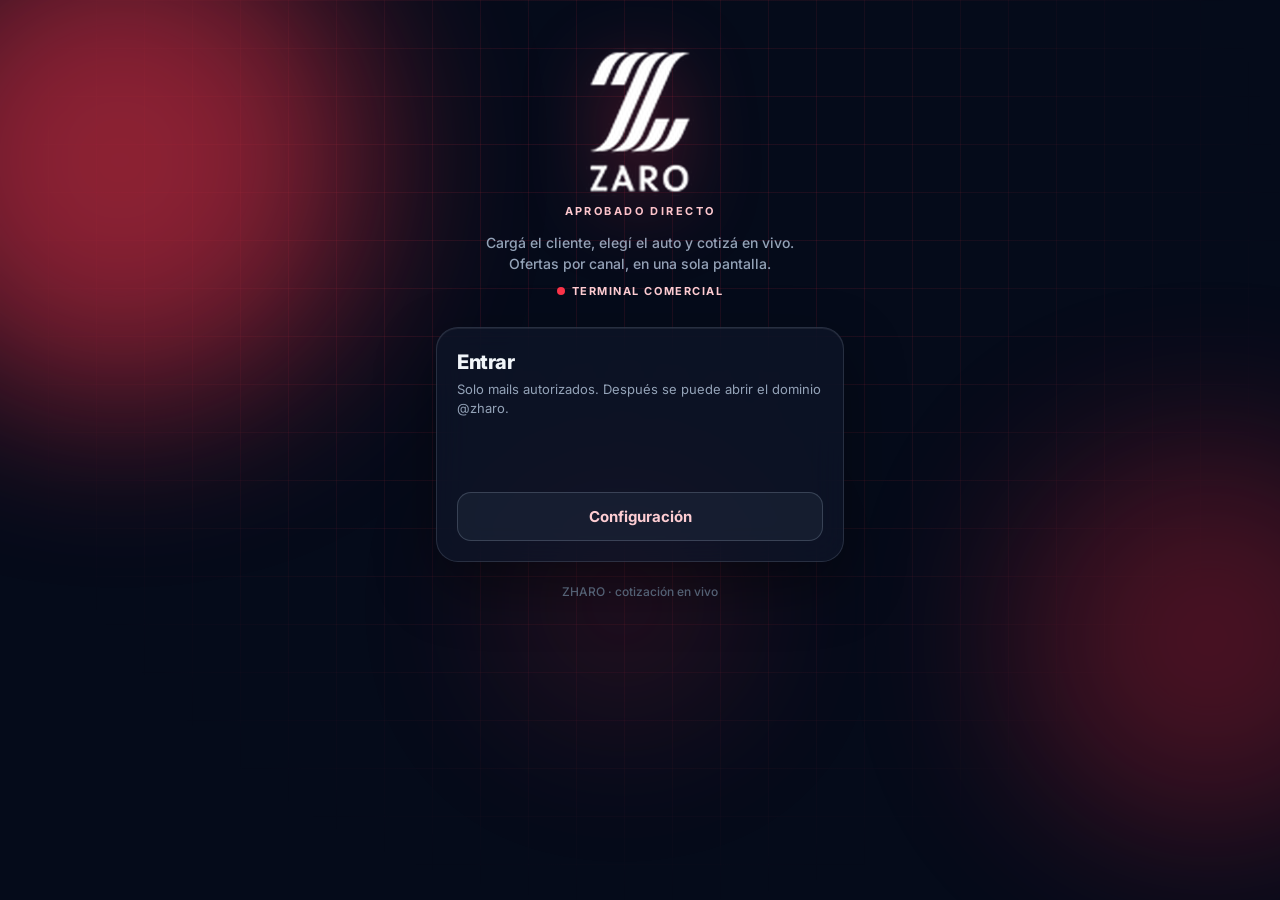
==== commit 6b15ec8e: "Web ZHARO limpia: solo código, sin datos de clientes Co-Authored-By: Claude Opus 5.5 <noreply@anthro" ====
--- a/index.html
+++ b/index.html
@@ -8,6 +8,11 @@
   <link rel="icon" type="image/png" sizes="16x16" href="assets/favicon-16.png">
   <link rel="apple-touch-icon" href="assets/apple-touch-icon.png">
   <link rel="shortcut icon" href="assets/favicon.ico">
+  <link rel="manifest" href="manifest.webmanifest">
+  <meta name="apple-mobile-web-app-capable" content="yes">
+  <meta name="apple-mobile-web-app-status-bar-style" content="black-translucent">
+  <meta name="apple-mobile-web-app-title" content="ZHARO">
+
   <title>ZHARO · Aprobado directo</title>
   <link rel="stylesheet" href="css/app.css?v=brand1">
   <link rel="stylesheet" href="css/login.css?v=brand1">
@@ -55,9 +60,9 @@
     <p class="login-foot">ZHARO · cotización en vivo</p>
   </div>
 
-  <script src="js/config.js?v=gis1"></script>
-  <script src="js/auth.js?v=gis1"></script>
-  <script src="js/ui.js?v=live1"></script>
+  <script src="js/config.js?v=priv2"></script>
+  <script src="js/auth.js?v=priv2"></script>
+  <script src="js/ui.js?v=priv2"></script>
   <script>
     async function boot() {
       await ZharoAuth.loadAllow();
@@ -81,7 +86,9 @@
         else setTimeout(tryBtn, 200);
       }
       tryBtn();
-      document.getElementById("btnDev").onclick = () => {
+      const btnDev = document.getElementById("btnDev");
+      if (btnDev) btnDev.remove();                       // modo prueba desactivado
+      const _devOff = () => {
         ZharoConfig.set("devMode", "1");
         ZharoAuth.enterDev();
         document.getElementById("loginCard").classList.add("hidden");
--- a/css/app.css
+++ b/css/app.css
@@ -224,3 +224,42 @@
 .ficha-ch-meta a{font-weight:700}
 .ficha-foot{margin-top:14px;font-size:12px;color:var(--muted)}
 .ficha-live{display:inline-block;margin-top:12px;font-size:13px;font-weight:700}
+
+/* Mejor opción + compartir + seguimiento */
+.best-card{border:1px solid var(--border);border-radius:12px;padding:14px 16px;background:#fff;margin:0 0 14px;box-shadow:var(--shadow)}
+.best-kicker{font-size:11px;font-weight:800;letter-spacing:.12em;text-transform:uppercase;color:var(--blue);margin:0 0 10px}
+.best-block{margin:0 0 12px;padding:0 0 12px;border-bottom:1px solid var(--border)}
+.best-block:last-of-type{margin:0;padding:0;border:0}
+.best-block-h{font-size:11px;font-weight:700;color:var(--muted);margin:0 0 4px}
+.best-bank{font-size:16px;font-weight:800;display:flex;align-items:center;gap:8px;flex-wrap:wrap}
+.best-neto{font-size:20px;font-weight:800;color:var(--blue);margin:4px 0 2px}
+.best-cuota{font-size:13px;font-weight:600;color:var(--text)}
+.best-actions{display:flex;flex-wrap:wrap;gap:8px;align-items:center;margin-top:8px}
+.best-share{margin-top:12px}
+.share-btn{display:inline-flex;align-items:center;justify-content:center;gap:6px;padding:10px 14px;border-radius:10px;border:0;background:var(--blue);color:#fff;font:inherit;font-size:13px;font-weight:700;cursor:pointer}
+.share-btn:hover{background:var(--blue-d)}
+.share-btn-mini,.share-btn-ch{padding:6px 10px;font-size:12px;border-radius:8px;background:transparent;color:var(--blue);border:1px solid var(--blue)}
+.share-btn-mini:hover,.share-btn-ch:hover{background:var(--blue);color:#fff}
+.share-pdf{font-size:13px;font-weight:700}
+.seg-select{font:inherit;font-size:12px;height:28px;padding:0 8px;border:1px solid var(--border);border-radius:6px;background:#fff}
+.ops-st.seg-presentado{background:#fff1f3;color:var(--blue)}
+.seg-box{margin:16px 0 0;padding:14px 0 0;border-top:1px solid var(--border)}
+.seg-box h3{margin:0 0 8px;font-size:14px;font-weight:800}
+.seg-box textarea{min-height:72px;font-family:inherit;font-size:14px}
+.seg-fecha{font-size:11px;color:var(--muted);margin-top:6px}
+.q-pills{display:flex;align-items:center;gap:6px;flex-wrap:wrap}
+.conv-row{display:flex;justify-content:space-between;gap:8px;font-size:12px;margin:3px 0}
+.conv-row b{font-variant-numeric:tabular-nums}
+.ficha-actions{display:flex;flex-wrap:wrap;gap:8px;margin:12px 0 4px}
+
+.plazo-switch{margin:8px 0 0}
+.plazo-chips,.ch-opt-plazos.plazo-chips{display:flex;flex-wrap:wrap;gap:6px;margin:6px 0}
+.plazo-chip,button.plazo-chip{font:inherit;font-size:12px;font-weight:700;padding:6px 10px;border:1px solid var(--border);border-radius:999px;background:#fff;color:var(--text);cursor:pointer}
+.plazo-chip.is-sel,button.plazo-chip.is-sel{background:var(--blue);color:#fff;border-color:var(--blue)}
+.plazo-tipo{font-size:11px;color:var(--muted);font-weight:700;margin-top:4px}
+.req-box{margin:8px 0 0;border:1px solid var(--border);border-radius:10px;padding:8px 12px;background:#fafafa}
+.req-box summary{cursor:pointer;font-weight:700;font-size:13px;color:var(--text)}
+.req-list{margin:8px 0 4px;padding-left:18px;font-size:13px;line-height:1.4}
+.req-list li{margin:4px 0}
+.aviso-nota{font-size:12px;color:var(--muted)!important;font-weight:500}
+#prefillNote{margin:0 0 14px}
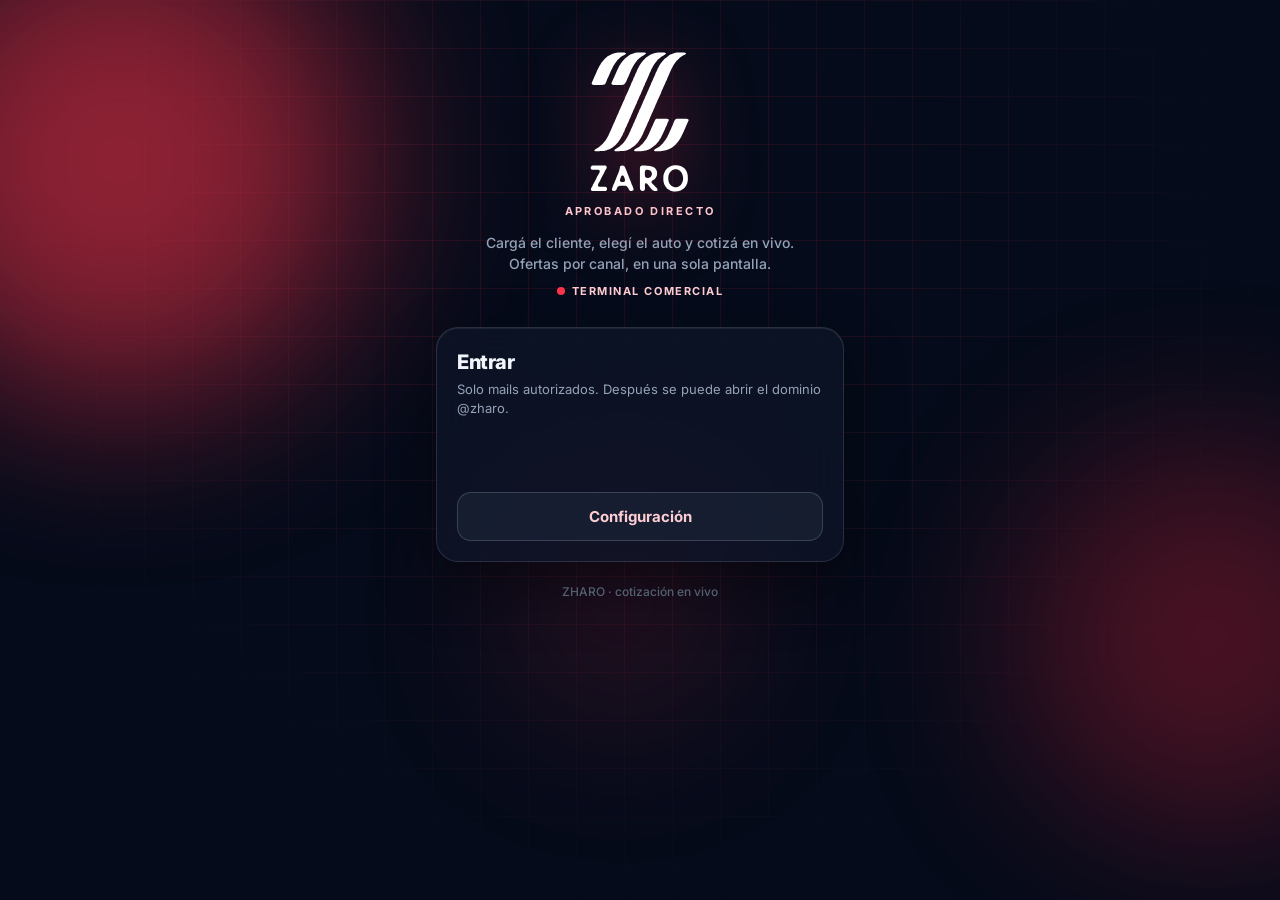
==== commit bb611039: "Logo en vector (SVG): nítido en cualquier pantalla Co-Authored-By: Claude Opus 5.5 <noreply@anthropi" ====
--- a/index.html
+++ b/index.html
@@ -14,7 +14,7 @@
   <meta name="apple-mobile-web-app-title" content="ZHARO">
 
   <title>ZHARO · Aprobado directo</title>
-  <link rel="stylesheet" href="css/app.css?v=brand1">
+  <link rel="stylesheet" href="css/app.css?v=sug1">
   <link rel="stylesheet" href="css/login.css?v=brand1">
   <script src="https://accounts.google.com/gsi/client" async defer></script>
 </head>
@@ -30,7 +30,7 @@
     <div id="devBanner" class="login-dev hidden"></div>
 
     <header class="login-brand">
-      <img class="login-logo" src="assets/zaro_logo_blanco.png" alt="ZARO">
+      <img class="login-logo" src="assets/zaro_logo_blanco.svg" alt="ZARO">
       <div class="login-kicker">Aprobado directo</div>
       <p class="login-sub">Cargá el cliente, elegí el auto y cotizá en vivo. Ofertas por canal, en una sola pantalla.</p>
       <div class="login-live"><span class="login-pulse"></span> Terminal comercial</div>
@@ -62,7 +62,7 @@
 
   <script src="js/config.js?v=priv2"></script>
   <script src="js/auth.js?v=priv2"></script>
-  <script src="js/ui.js?v=priv2"></script>
+  <script src="js/ui.js?v=sec1"></script>
   <script>
     async function boot() {
       await ZharoAuth.loadAllow();
--- a/css/app.css
+++ b/css/app.css
@@ -263,3 +263,5 @@
 .req-list li{margin:4px 0}
 .aviso-nota{font-size:12px;color:var(--muted)!important;font-weight:500}
 #prefillNote{margin:0 0 14px}
+.best-pm{color:var(--muted);font-size:12px;font-weight:500;margin-top:2px}
+.best-tip{margin-top:12px;padding:10px 12px;border-radius:10px;background:#fff4f5;border:1px solid #fecdd3;font-size:13px;line-height:1.4}
